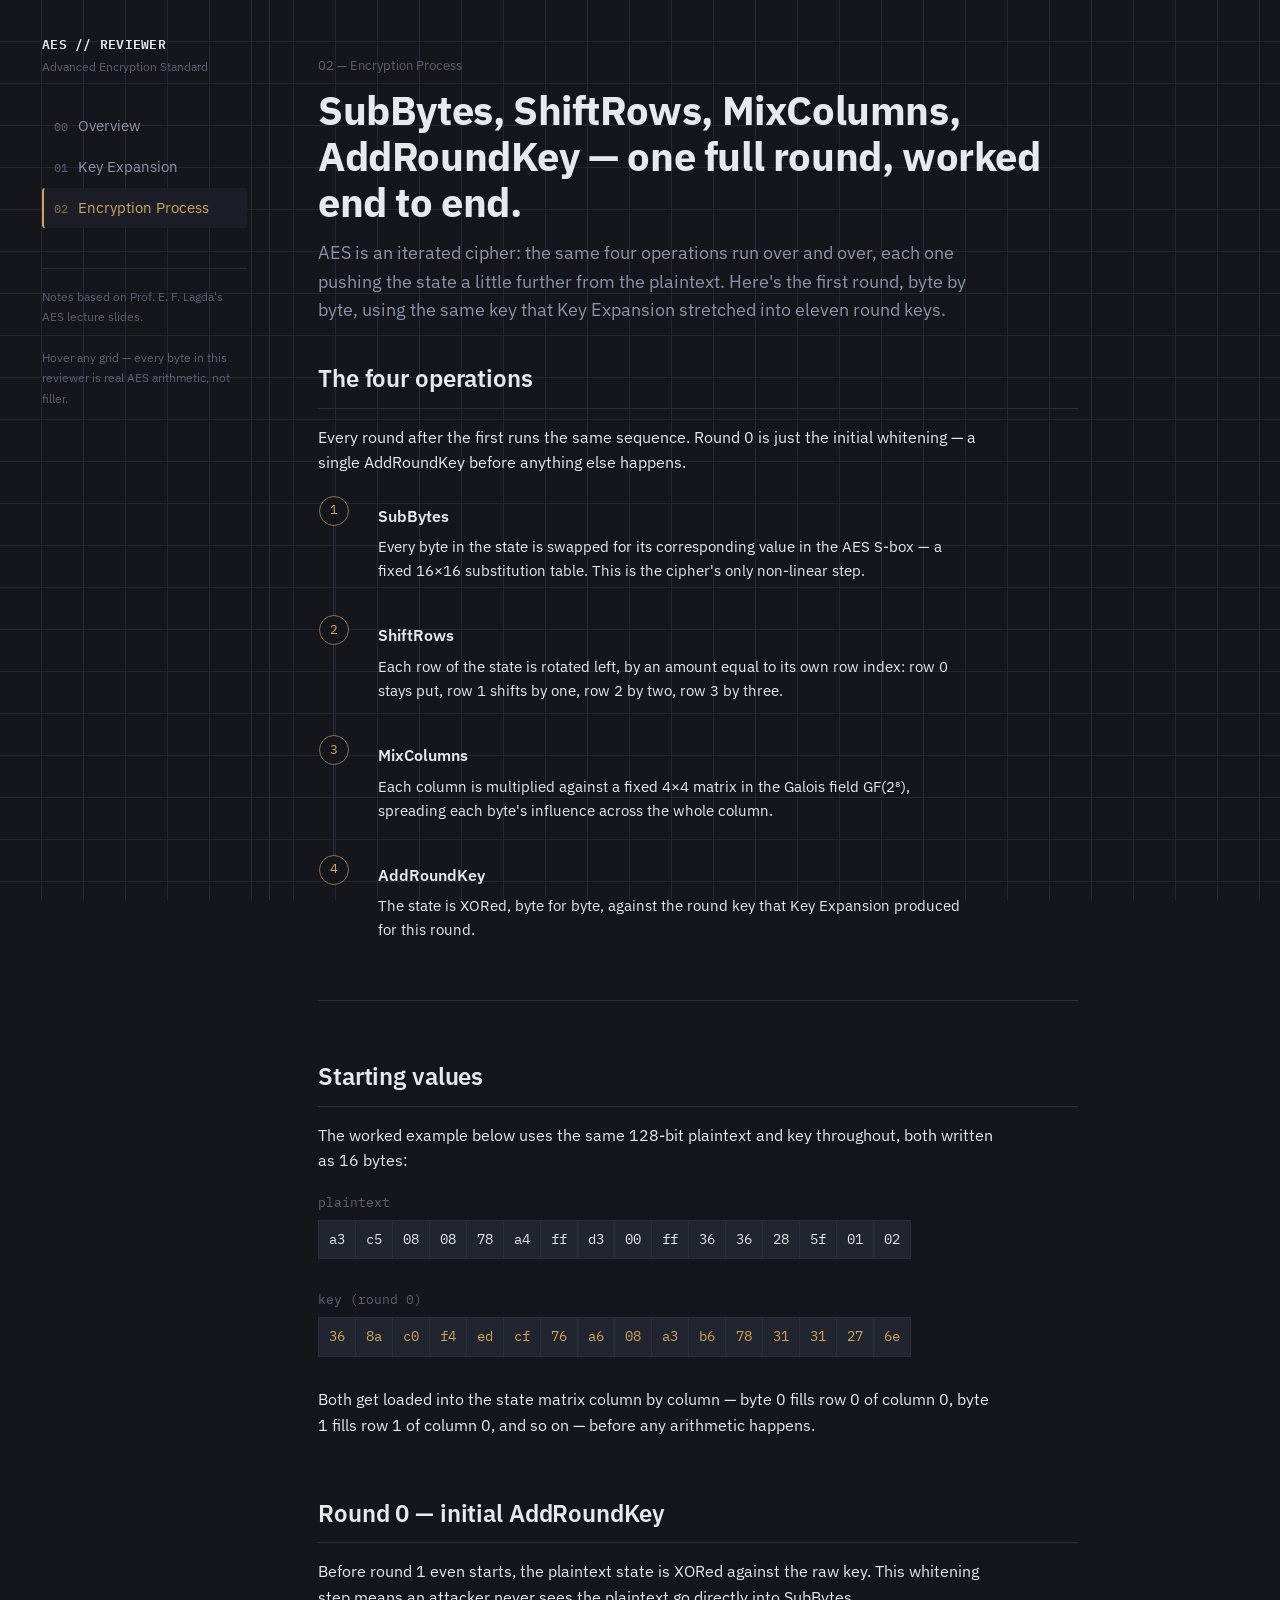
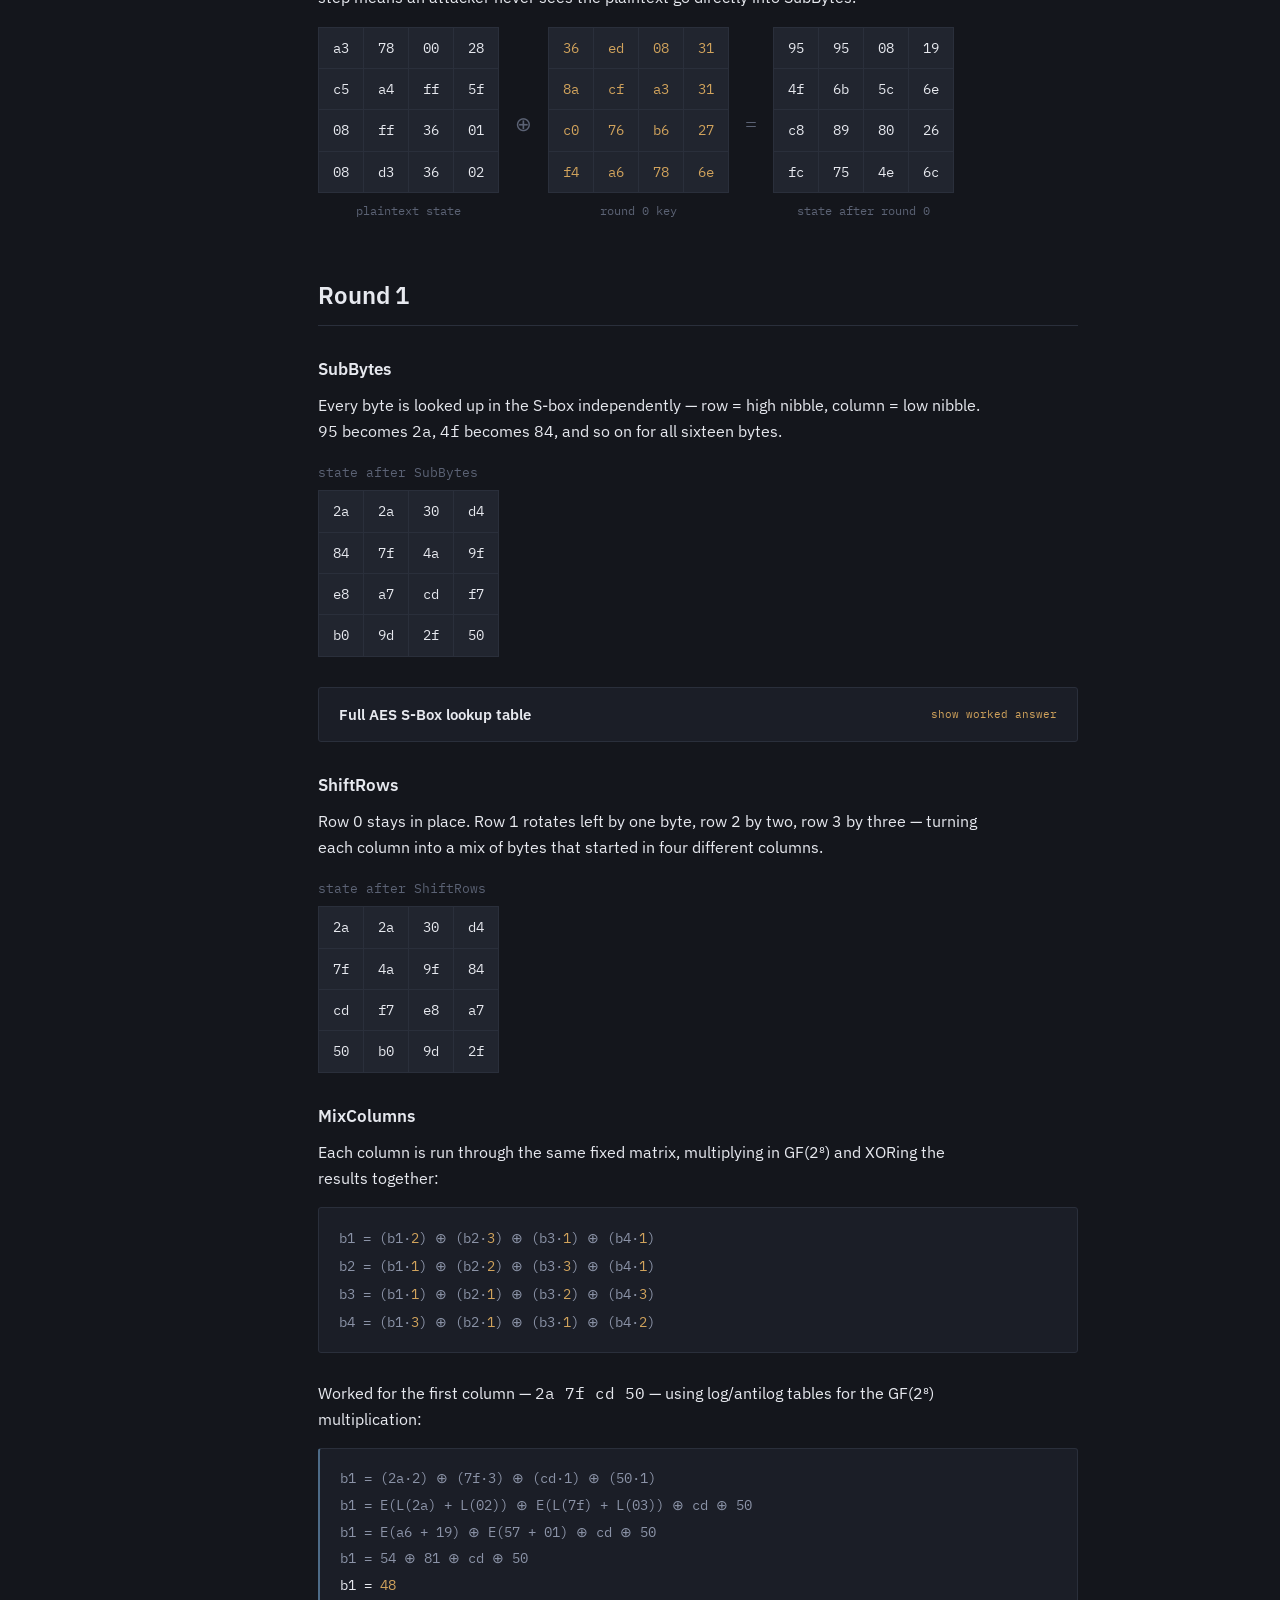
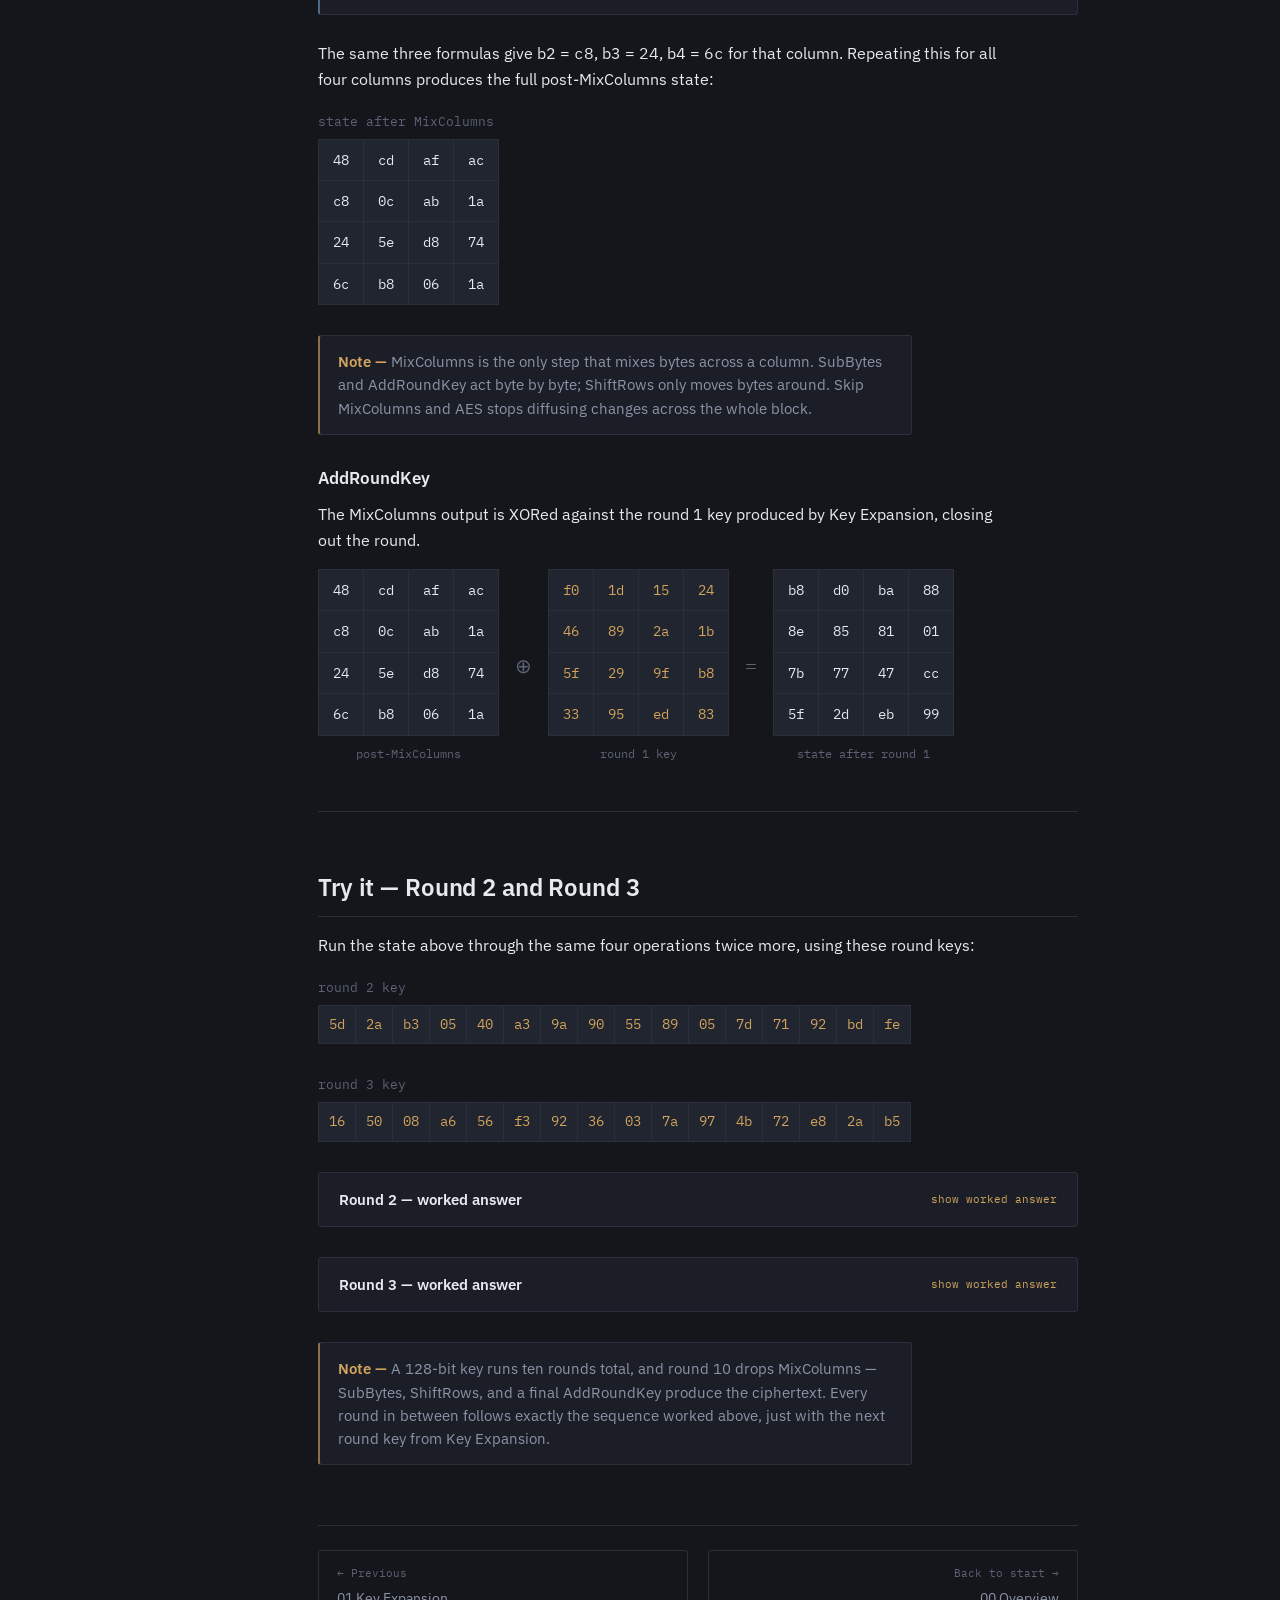
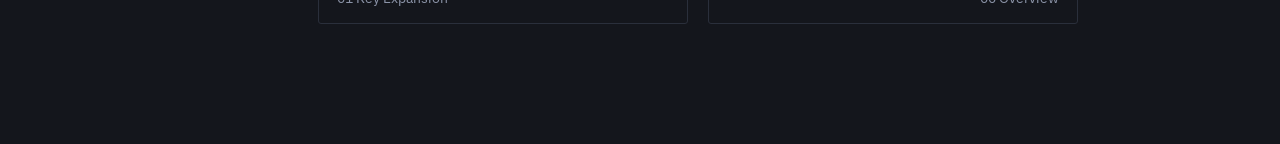
==== encryption-process.html @ fe1de70e "Create encryption-process.html" ====
<!DOCTYPE html>
<html lang="en">
<head>
<meta charset="UTF-8">
<meta name="viewport" content="width=device-width, initial-scale=1.0">
<title>02 Encryption Process — AES Reviewer</title>
<link rel="stylesheet" href="styles.css">
</head>
<body>
<div class="shell">

  <aside class="sidebar">
    <span class="sidebar__mark">AES // REVIEWER</span>
    <span class="sidebar__sub">Advanced Encryption Standard</span>
    <nav>
      <ul>
        <li><a href="index.html"><span class="idx">00</span> Overview</a></li>
        <li><a href="key-expansion.html"><span class="idx">01</span> Key Expansion</a></li>
        <li><a href="encryption-process.html" class="active"><span class="idx">02</span> Encryption Process</a></li>
      </ul>
    </nav>
    <div class="sidebar__foot">
      Notes based on Prof. E. F. Lagda's AES lecture slides.<br><br>
      Hover any grid — every byte in this reviewer is real AES arithmetic, not filler.
    </div>
  </aside>

  <main>
    <div class="prose">

      <p class="eyebrow-plain">02 — Encryption Process</p>
      <h1>SubBytes, ShiftRows, MixColumns, AddRoundKey — one full round, worked end to end.</h1>
      <p class="lede">AES is an iterated cipher: the same four operations run over and over, each one pushing the state a little further from the plaintext. Here's the first round, byte by byte, using the same key that Key Expansion stretched into eleven round keys.</p>

      <h2>The four operations</h2>
      <p>Every round after the first runs the same sequence. Round 0 is just the initial whitening — a single AddRoundKey before anything else happens.</p>

      <div class="steps">
        <div class="step">
          <h4>SubBytes</h4>
          <p>Every byte in the state is swapped for its corresponding value in the AES S-box — a fixed 16×16 substitution table. This is the cipher's only non-linear step.</p>
        </div>
        <div class="step">
          <h4>ShiftRows</h4>
          <p>Each row of the state is rotated left, by an amount equal to its own row index: row 0 stays put, row 1 shifts by one, row 2 by two, row 3 by three.</p>
        </div>
        <div class="step">
          <h4>MixColumns</h4>
          <p>Each column is multiplied against a fixed 4×4 matrix in the Galois field GF(2⁸), spreading each byte's influence across the whole column.</p>
        </div>
        <div class="step">
          <h4>AddRoundKey</h4>
          <p>The state is XORed, byte for byte, against the round key that Key Expansion produced for this round.</p>
        </div>
      </div>

      <hr class="rule">

      <h2>Starting values</h2>
      <p>The worked example below uses the same 128-bit plaintext and key throughout, both written as 16 bytes:</p>

      <div class="grid-block">
        <div class="grid-block__cap">plaintext</div>
        <div class="bytestrip">
          <div class="c">a3</div><div class="c">c5</div><div class="c">08</div><div class="c">08</div>
          <div class="c">78</div><div class="c">a4</div><div class="c">ff</div><div class="c">d3</div>
          <div class="c">00</div><div class="c">ff</div><div class="c">36</div><div class="c">36</div>
          <div class="c">28</div><div class="c">5f</div><div class="c">01</div><div class="c">02</div>
        </div>
      </div>

      <div class="grid-block">
        <div class="grid-block__cap">key (round 0)</div>
        <div class="bytestrip">
          <div class="c g">36</div><div class="c g">8a</div><div class="c g">c0</div><div class="c g">f4</div>
          <div class="c g">ed</div><div class="c g">cf</div><div class="c g">76</div><div class="c g">a6</div>
          <div class="c g">08</div><div class="c g">a3</div><div class="c g">b6</div><div class="c g">78</div>
          <div class="c g">31</div><div class="c g">31</div><div class="c g">27</div><div class="c g">6e</div>
        </div>
      </div>

      <p>Both get loaded into the state matrix column by column — byte 0 fills row 0 of column 0, byte 1 fills row 1 of column 0, and so on — before any arithmetic happens.</p>

      <h2>Round 0 — initial AddRoundKey</h2>
      <p>Before round 1 even starts, the plaintext state is XORed against the raw key. This whitening step means an attacker never sees the plaintext go directly into SubBytes.</p>

      <div class="stage-row">
        <figure>
          <div class="grid4">
            <div class="c">a3</div><div class="c">78</div><div class="c">00</div><div class="c">28</div>
            <div class="c">c5</div><div class="c">a4</div><div class="c">ff</div><div class="c">5f</div>
            <div class="c">08</div><div class="c">ff</div><div class="c">36</div><div class="c">01</div>
            <div class="c">08</div><div class="c">d3</div><div class="c">36</div><div class="c">02</div>
          </div>
          <figcaption>plaintext state</figcaption>
        </figure>
        <span class="op">⊕</span>
        <figure>
          <div class="grid4">
            <div class="c g">36</div><div class="c g">ed</div><div class="c g">08</div><div class="c g">31</div>
            <div class="c g">8a</div><div class="c g">cf</div><div class="c g">a3</div><div class="c g">31</div>
            <div class="c g">c0</div><div class="c g">76</div><div class="c g">b6</div><div class="c g">27</div>
            <div class="c g">f4</div><div class="c g">a6</div><div class="c g">78</div><div class="c g">6e</div>
          </div>
          <figcaption>round 0 key</figcaption>
        </figure>
        <span class="op">=</span>
        <figure>
          <div class="grid4">
            <div class="c">95</div><div class="c">95</div><div class="c">08</div><div class="c">19</div>
            <div class="c">4f</div><div class="c">6b</div><div class="c">5c</div><div class="c">6e</div>
            <div class="c">c8</div><div class="c">89</div><div class="c">80</div><div class="c">26</div>
            <div class="c">fc</div><div class="c">75</div><div class="c">4e</div><div class="c">6c</div>
          </div>
          <figcaption>state after round 0</figcaption>
        </figure>
      </div>

      <h2>Round 1</h2>
      <h3>SubBytes</h3>
      <p>Every byte is looked up in the S-box independently — row = high nibble, column = low nibble. <code>95</code> becomes <code>2a</code>, <code>4f</code> becomes <code>84</code>, and so on for all sixteen bytes.</p>

      <div class="grid-block">
        <div class="grid-block__cap">state after SubBytes</div>
        <div class="grid4">
          <div class="c">2a</div><div class="c">2a</div><div class="c">30</div><div class="c">d4</div>
          <div class="c">84</div><div class="c">7f</div><div class="c">4a</div><div class="c">9f</div>
          <div class="c">e8</div><div class="c">a7</div><div class="c">cd</div><div class="c">f7</div>
          <div class="c">b0</div><div class="c">9d</div><div class="c">2f</div><div class="c">50</div>
        </div>
      </div>

      <details class="practice">
        <summary>Full AES S-Box lookup table</summary>
        <div class="practice-body">
          <div class="tablewrap">
            <table class="hexref">
              <tr><th></th><th>0</th><th>1</th><th>2</th><th>3</th><th>4</th><th>5</th><th>6</th><th>7</th><th>8</th><th>9</th><th>a</th><th>b</th><th>c</th><th>d</th><th>e</th><th>f</th></tr>
              <tr><th>0</th><td>63</td><td>7c</td><td>77</td><td>7b</td><td>f2</td><td>6b</td><td>6f</td><td>c5</td><td>30</td><td>01</td><td>67</td><td>2b</td><td>fe</td><td>d7</td><td>ab</td><td>76</td></tr>
              <tr><th>1</th><td>ca</td><td>82</td><td>c9</td><td>7d</td><td>fa</td><td>59</td><td>47</td><td>f0</td><td>ad</td><td>d4</td><td>a2</td><td>af</td><td>9c</td><td>a4</td><td>72</td><td>c0</td></tr>
              <tr><th>2</th><td>b7</td><td>fd</td><td>93</td><td>26</td><td>36</td><td>3f</td><td>f7</td><td>cc</td><td>34</td><td>a5</td><td>e5</td><td>f1</td><td>71</td><td>d8</td><td>31</td><td>15</td></tr>
              <tr><th>3</th><td>04</td><td>c7</td><td>23</td><td>c3</td><td>18</td><td>96</td><td>05</td><td>9a</td><td>07</td><td>12</td><td>80</td><td>e2</td><td>eb</td><td>27</td><td>b2</td><td>75</td></tr>
              <tr><th>4</th><td>09</td><td>83</td><td>2c</td><td>1a</td><td>1b</td><td>6e</td><td>5a</td><td>a0</td><td>52</td><td>3b</td><td>d6</td><td>b3</td><td>29</td><td>e3</td><td>2f</td><td>84</td></tr>
              <tr><th>5</th><td>53</td><td>d1</td><td>00</td><td>ed</td><td>20</td><td>fc</td><td>b1</td><td>5b</td><td>6a</td><td>cb</td><td>be</td><td>39</td><td>4a</td><td>4c</td><td>58</td><td>cf</td></tr>
              <tr><th>6</th><td>d0</td><td>ef</td><td>aa</td><td>fb</td><td>43</td><td>4d</td><td>33</td><td>85</td><td>45</td><td>f9</td><td>02</td><td>7f</td><td>50</td><td>3c</td><td>9f</td><td>a8</td></tr>
              <tr><th>7</th><td>51</td><td>a3</td><td>40</td><td>8f</td><td>92</td><td>9d</td><td>38</td><td>f5</td><td>bc</td><td>b6</td><td>da</td><td>21</td><td>10</td><td>ff</td><td>f3</td><td>d2</td></tr>
              <tr><th>8</th><td>cd</td><td>0c</td><td>13</td><td>ec</td><td>5f</td><td>97</td><td>44</td><td>17</td><td>c4</td><td>a7</td><td>7e</td><td>3d</td><td>64</td><td>5d</td><td>19</td><td>73</td></tr>
              <tr><th>9</th><td>60</td><td>81</td><td>4f</td><td>dc</td><td>22</td><td>2a</td><td>90</td><td>88</td><td>46</td><td>ee</td><td>b8</td><td>14</td><td>de</td><td>5e</td><td>0b</td><td>db</td></tr>
              <tr><th>a</th><td>e0</td><td>32</td><td>3a</td><td>0a</td><td>49</td><td>06</td><td>24</td><td>5c</td><td>c2</td><td>d3</td><td>ac</td><td>62</td><td>91</td><td>95</td><td>e4</td><td>79</td></tr>
              <tr><th>b</th><td>e7</td><td>c8</td><td>37</td><td>6d</td><td>8d</td><td>d5</td><td>4e</td><td>a9</td><td>6c</td><td>56</td><td>f4</td><td>ea</td><td>65</td><td>7a</td><td>ae</td><td>08</td></tr>
              <tr><th>c</th><td>ba</td><td>78</td><td>25</td><td>2e</td><td>1c</td><td>a6</td><td>b4</td><td>c6</td><td>e8</td><td>dd</td><td>74</td><td>1f</td><td>4b</td><td>bd</td><td>8b</td><td>8a</td></tr>
              <tr><th>d</th><td>70</td><td>3e</td><td>b5</td><td>66</td><td>48</td><td>03</td><td>f6</td><td>0e</td><td>61</td><td>35</td><td>57</td><td>b9</td><td>86</td><td>c1</td><td>1d</td><td>9e</td></tr>
              <tr><th>e</th><td>e1</td><td>f8</td><td>98</td><td>11</td><td>69</td><td>d9</td><td>8e</td><td>94</td><td>9b</td><td>1e</td><td>87</td><td>e9</td><td>ce</td><td>55</td><td>28</td><td>df</td></tr>
              <tr><th>f</th><td>8c</td><td>a1</td><td>89</td><td>0d</td><td>bf</td><td>e6</td><td>42</td><td>68</td><td>41</td><td>99</td><td>2d</td><td>0f</td><td>b0</td><td>54</td><td>bb</td><td>16</td></tr>
            </table>
          </div>
        </div>
      </details>

      <h3>ShiftRows</h3>
      <p>Row 0 stays in place. Row 1 rotates left by one byte, row 2 by two, row 3 by three — turning each column into a mix of bytes that started in four different columns.</p>

      <div class="grid-block">
        <div class="grid-block__cap">state after ShiftRows</div>
        <div class="grid4">
          <div class="c">2a</div><div class="c">2a</div><div class="c">30</div><div class="c">d4</div>
          <div class="c">7f</div><div class="c">4a</div><div class="c">9f</div><div class="c">84</div>
          <div class="c">cd</div><div class="c">f7</div><div class="c">e8</div><div class="c">a7</div>
          <div class="c">50</div><div class="c">b0</div><div class="c">9d</div><div class="c">2f</div>
        </div>
      </div>

      <h3>MixColumns</h3>
      <p>Each column is run through the same fixed matrix, multiplying in GF(2⁸) and XORing the results together:</p>

      <div class="formula-list">
        b1 = (b1·<span class="b">2</span>) ⊕ (b2·<span class="b">3</span>) ⊕ (b3·<span class="b">1</span>) ⊕ (b4·<span class="b">1</span>)<br>
        b2 = (b1·<span class="b">1</span>) ⊕ (b2·<span class="b">2</span>) ⊕ (b3·<span class="b">3</span>) ⊕ (b4·<span class="b">1</span>)<br>
        b3 = (b1·<span class="b">1</span>) ⊕ (b2·<span class="b">1</span>) ⊕ (b3·<span class="b">2</span>) ⊕ (b4·<span class="b">3</span>)<br>
        b4 = (b1·<span class="b">3</span>) ⊕ (b2·<span class="b">1</span>) ⊕ (b3·<span class="b">1</span>) ⊕ (b4·<span class="b">2</span>)
      </div>

      <p>Worked for the first column — <code>2a 7f cd 50</code> — using log/antilog tables for the GF(2⁸) multiplication:</p>

      <div class="workblock">
<span class="l">b1 = (2a·2) ⊕ (7f·3) ⊕ (cd·1) ⊕ (50·1)</span><br>
<span class="l">b1 = E(L(2a) + L(02)) ⊕ E(L(7f) + L(03)) ⊕ cd ⊕ 50</span><br>
<span class="l">b1 = E(a6 + 19) ⊕ E(57 + 01) ⊕ cd ⊕ 50</span><br>
<span class="l">b1 = 54 ⊕ 81 ⊕ cd ⊕ 50</span><br>
b1 = <span class="res">48</span>
      </div>

      <p>The same three formulas give b2 = <code>c8</code>, b3 = <code>24</code>, b4 = <code>6c</code> for that column. Repeating this for all four columns produces the full post-MixColumns state:</p>

      <div class="grid-block">
        <div class="grid-block__cap">state after MixColumns</div>
        <div class="grid4">
          <div class="c">48</div><div class="c">cd</div><div class="c">af</div><div class="c">ac</div>
          <div class="c">c8</div><div class="c">0c</div><div class="c">ab</div><div class="c">1a</div>
          <div class="c">24</div><div class="c">5e</div><div class="c">d8</div><div class="c">74</div>
          <div class="c">6c</div><div class="c">b8</div><div class="c">06</div><div class="c">1a</div>
        </div>
      </div>

      <div class="note">
        <strong>Note —</strong> MixColumns is the only step that mixes bytes across a column. SubBytes and AddRoundKey act byte by byte; ShiftRows only moves bytes around. Skip MixColumns and AES stops diffusing changes across the whole block.
      </div>

      <h3>AddRoundKey</h3>
      <p>The MixColumns output is XORed against the round 1 key produced by Key Expansion, closing out the round.</p>

      <div class="stage-row">
        <figure>
          <div class="grid4">
            <div class="c">48</div><div class="c">cd</div><div class="c">af</div><div class="c">ac</div>
            <div class="c">c8</div><div class="c">0c</div><div class="c">ab</div><div class="c">1a</div>
            <div class="c">24</div><div class="c">5e</div><div class="c">d8</div><div class="c">74</div>
            <div class="c">6c</div><div class="c">b8</div><div class="c">06</div><div class="c">1a</div>
          </div>
          <figcaption>post-MixColumns</figcaption>
        </figure>
        <span class="op">⊕</span>
        <figure>
          <div class="grid4">
            <div class="c g">f0</div><div class="c g">1d</div><div class="c g">15</div><div class="c g">24</div>
            <div class="c g">46</div><div class="c g">89</div><div class="c g">2a</div><div class="c g">1b</div>
            <div class="c g">5f</div><div class="c g">29</div><div class="c g">9f</div><div class="c g">b8</div>
            <div class="c g">33</div><div class="c g">95</div><div class="c g">ed</div><div class="c g">83</div>
          </div>
          <figcaption>round 1 key</figcaption>
        </figure>
        <span class="op">=</span>
        <figure>
          <div class="grid4">
            <div class="c">b8</div><div class="c">d0</div><div class="c">ba</div><div class="c">88</div>
            <div class="c">8e</div><div class="c">85</div><div class="c">81</div><div class="c">01</div>
            <div class="c">7b</div><div class="c">77</div><div class="c">47</div><div class="c">cc</div>
            <div class="c">5f</div><div class="c">2d</div><div class="c">eb</div><div class="c">99</div>
          </div>
          <figcaption>state after round 1</figcaption>
        </figure>
      </div>

      <hr class="rule">

      <h2>Try it — Round 2 and Round 3</h2>
      <p>Run the state above through the same four operations twice more, using these round keys:</p>

      <div class="grid-block">
        <div class="grid-block__cap">round 2 key</div>
        <div class="bytestrip">
          <div class="c g">5d</div><div class="c g">2a</div><div class="c g">b3</div><div class="c g">05</div>
          <div class="c g">40</div><div class="c g">a3</div><div class="c g">9a</div><div class="c g">90</div>
          <div class="c g">55</div><div class="c g">89</div><div class="c g">05</div><div class="c g">7d</div>
          <div class="c g">71</div><div class="c g">92</div><div class="c g">bd</div><div class="c g">fe</div>
        </div>
      </div>

      <div class="grid-block">
        <div class="grid-block__cap">round 3 key</div>
        <div class="bytestrip">
          <div class="c g">16</div><div class="c g">50</div><div class="c g">08</div><div class="c g">a6</div>
          <div class="c g">56</div><div class="c g">f3</div><div class="c g">92</div><div class="c g">36</div>
          <div class="c g">03</div><div class="c g">7a</div><div class="c g">97</div><div class="c g">4b</div>
          <div class="c g">72</div><div class="c g">e8</div><div class="c g">2a</div><div class="c g">b5</div>
        </div>
      </div>

      <details class="practice">
        <summary>Round 2 — worked answer</summary>
        <div class="practice-body">
          <p>SubBytes on the round 1 output, then ShiftRows:</p>
          <div class="stage-row">
            <figure>
              <div class="grid4">
                <div class="c">6c</div><div class="c">70</div><div class="c">f4</div><div class="c">c4</div>
                <div class="c">19</div><div class="c">97</div><div class="c">0c</div><div class="c">7c</div>
                <div class="c">21</div><div class="c">f5</div><div class="c">a0</div><div class="c">4b</div>
                <div class="c">cf</div><div class="c">d8</div><div class="c">e9</div><div class="c">ee</div>
              </div>
              <figcaption>after SubBytes</figcaption>
            </figure>
            <figure>
              <div class="grid4">
                <div class="c">6c</div><div class="c">70</div><div class="c">f4</div><div class="c">c4</div>
                <div class="c">97</div><div class="c">0c</div><div class="c">7c</div><div class="c">19</div>
                <div class="c">a0</div><div class="c">4b</div><div class="c">21</div><div class="c">f5</div>
                <div class="c">ee</div><div class="c">cf</div><div class="c">d8</div><div class="c">e9</div>
              </div>
              <figcaption>after ShiftRows</figcaption>
            </figure>
          </div>
          <p>MixColumns, then AddRoundKey with the round 2 key:</p>
          <div class="stage-row">
            <figure>
              <div class="grid4">
                <div class="c">34</div><div class="c">70</div><div class="c">8e</div><div class="c">a4</div>
                <div class="c">4c</div><div class="c">7a</div><div class="c">b7</div><div class="c">1b</div>
                <div class="c">89</div><div class="c">a0</div><div class="c">b9</div><div class="c">0c</div>
                <div class="c">44</div><div class="c">52</div><div class="c">f1</div><div class="c">72</div>
              </div>
              <figcaption>after MixColumns</figcaption>
            </figure>
            <span class="op">⊕ key</span>
            <span class="op">=</span>
            <figure>
              <div class="grid4">
                <div class="c">69</div><div class="c">30</div><div class="c">db</div><div class="c">d5</div>
                <div class="c">66</div><div class="c">d9</div><div class="c">3e</div><div class="c">89</div>
                <div class="c">3a</div><div class="c">3a</div><div class="c">bc</div><div class="c">b1</div>
                <div class="c">41</div><div class="c">c2</div><div class="c">8c</div><div class="c">8c</div>
              </div>
              <figcaption>state after round 2</figcaption>
            </figure>
          </div>
        </div>
      </details>

      <details class="practice">
        <summary>Round 3 — worked answer</summary>
        <div class="practice-body">
          <p>SubBytes on the round 2 output, then ShiftRows:</p>
          <div class="stage-row">
            <figure>
              <div class="grid4">
                <div class="c">f9</div><div class="c">04</div><div class="c">b9</div><div class="c">03</div>
                <div class="c">33</div><div class="c">35</div><div class="c">b2</div><div class="c">a7</div>
                <div class="c">80</div><div class="c">80</div><div class="c">65</div><div class="c">c8</div>
                <div class="c">83</div><div class="c">25</div><div class="c">64</div><div class="c">64</div>
              </div>
              <figcaption>after SubBytes</figcaption>
            </figure>
            <figure>
              <div class="grid4">
                <div class="c">f9</div><div class="c">04</div><div class="c">b9</div><div class="c">03</div>
                <div class="c">35</div><div class="c">b2</div><div class="c">a7</div><div class="c">33</div>
                <div class="c">65</div><div class="c">c8</div><div class="c">80</div><div class="c">80</div>
                <div class="c">64</div><div class="c">83</div><div class="c">25</div><div class="c">64</div>
              </div>
              <figcaption>after ShiftRows</figcaption>
            </figure>
          </div>
          <p>MixColumns, then AddRoundKey with the round 3 key:</p>
          <div class="stage-row">
            <figure>
              <div class="grid4">
                <div class="c">b7</div><div class="c">8e</div><div class="c">3e</div><div class="c">b7</div>
                <div class="c">58</div><div class="c">bb</div><div class="c">52</div><div class="c">9a</div>
                <div class="c">aa</div><div class="c">a3</div><div class="c">6a</div><div class="c">87</div>
                <div class="c">88</div><div class="c">6b</div><div class="c">bd</div><div class="c">7e</div>
              </div>
              <figcaption>after MixColumns</figcaption>
            </figure>
            <span class="op">⊕ key</span>
            <span class="op">=</span>
            <figure>
              <div class="grid4">
                <div class="c">a1</div><div class="c">d8</div><div class="c">3d</div><div class="c">c5</div>
                <div class="c">08</div><div class="c">48</div><div class="c">28</div><div class="c">72</div>
                <div class="c">a2</div><div class="c">31</div><div class="c">fd</div><div class="c">ad</div>
                <div class="c">2e</div><div class="c">5d</div><div class="c">f6</div><div class="c">cb</div>
              </div>
              <figcaption>state after round 3</figcaption>
            </figure>
          </div>
        </div>
      </details>

      <div class="note">
        <strong>Note —</strong> A 128-bit key runs ten rounds total, and round 10 drops MixColumns — SubBytes, ShiftRows, and a final AddRoundKey produce the ciphertext. Every round in between follows exactly the sequence worked above, just with the next round key from Key Expansion.
      </div>

      <div class="page-nav">
        <a href="key-expansion.html" class="prev"><span class="lbl">← Previous</span>01 Key Expansion</a>
        <a href="index.html" class="next"><span class="lbl">Back to start →</span>00 Overview</a>
      </div>

    </div>
  </main>
</div>
</body>
</html>
---- styles.css ----
/* ============================================================
   AES Reviewer — shared stylesheet
   Theme: dark "cipher register" — treats byte grids as the
   literal visual subject matter instead of decoration.
   ============================================================ */

@import url('https://fonts.googleapis.com/css2?family=IBM+Plex+Sans:wght@400;500;600;700&family=IBM+Plex+Mono:wght@400;500;600;700&display=swap');

:root{
  --bg: #14161c;
  --surface: #1b1e27;
  --surface-2: #21252f;
  --border: #2a2f3b;
  --border-soft: #232732;
  --text: #e7e9ef;
  --text-dim: #8b93a7;
  --text-faint: #5b6274;
  --gold: #d1a35c;
  --gold-dim: #8a7248;
  --blue: #7ea3c9;
  --blue-dim: #4d6b87;
  --red: #c97b6a;
  --radius: 3px;
  --content-width: 760px;
  --sidebar-width: 250px;
}

*, *::before, *::after{ box-sizing: border-box; }

html{ scroll-behavior: smooth; }

body{
  margin: 0;
  background: var(--bg);
  color: var(--text);
  font-family: 'IBM Plex Sans', system-ui, sans-serif;
  font-size: 16px;
  line-height: 1.6;
  -webkit-font-smoothing: antialiased;
}

/* Subtle graph-paper texture on the base background */
body{
  background-image:
    linear-gradient(var(--border-soft) 1px, transparent 1px),
    linear-gradient(90deg, var(--border-soft) 1px, transparent 1px);
  background-size: 42px 42px;
  background-position: -1px -1px;
  background-attachment: fixed;
}

a{ color: var(--gold); text-decoration: none; }
a:hover{ text-decoration: underline; }
a:focus-visible, button:focus-visible, summary:focus-visible{
  outline: 2px solid var(--gold);
  outline-offset: 3px;
}

code, .mono{ font-family: 'IBM Plex Mono', monospace; }

/* ---------- layout shell ---------- */

.shell{
  display: flex;
  min-height: 100vh;
  max-width: 1240px;
  margin: 0 auto;
}

.sidebar{
  flex: 0 0 var(--sidebar-width);
  padding: 34px 22px;
  border-right: 1px solid var(--border);
  position: sticky;
  top: 0;
  align-self: flex-start;
  height: 100vh;
  overflow-y: auto;
}

.sidebar__mark{
  display: block;
  font-family: 'IBM Plex Mono', monospace;
  font-weight: 600;
  font-size: 13px;
  letter-spacing: 0.02em;
  color: var(--text);
  margin-bottom: 2px;
}
.sidebar__sub{
  display: block;
  font-size: 12px;
  color: var(--text-faint);
  margin-bottom: 30px;
}

.sidebar nav ul{
  list-style: none;
  margin: 0;
  padding: 0;
}
.sidebar nav li{ margin-bottom: 2px; }
.sidebar nav a{
  display: flex;
  align-items: baseline;
  gap: 10px;
  color: var(--text-dim);
  font-size: 14.5px;
  padding: 8px 10px;
  border-radius: var(--radius);
  border-left: 2px solid transparent;
}
.sidebar nav a .idx{
  font-family: 'IBM Plex Mono', monospace;
  font-size: 12px;
  color: var(--text-faint);
}
.sidebar nav a:hover{
  color: var(--text);
  text-decoration: none;
  background: var(--surface);
}
.sidebar nav a.active{
  color: var(--gold);
  border-left-color: var(--gold);
  background: var(--surface);
}
.sidebar nav a.active .idx{ color: var(--gold-dim); }

.sidebar__foot{
  margin-top: 40px;
  padding-top: 18px;
  border-top: 1px solid var(--border);
  font-size: 12px;
  color: var(--text-faint);
  line-height: 1.7;
}

main{
  flex: 1;
  min-width: 0;
  padding: 56px 48px 120px;
}

.prose{ max-width: var(--content-width); }
.wide{ max-width: 100%; }

/* ---------- typography ---------- */

.eyebrow-plain{
  font-size: 13px;
  color: var(--text-faint);
  margin: 0 0 10px;
}

h1{
  font-size: clamp(28px, 4vw, 40px);
  line-height: 1.15;
  margin: 0 0 14px;
  font-weight: 700;
  letter-spacing: -0.01em;
}
h2{
  font-size: 24px;
  margin: 56px 0 16px;
  font-weight: 600;
  letter-spacing: -0.005em;
  padding-bottom: 10px;
  border-bottom: 1px solid var(--border);
}
h2:first-of-type{ margin-top: 8px; }
h3{
  font-size: 17px;
  margin: 30px 0 10px;
  font-weight: 600;
  color: var(--text);
}
p{ margin: 0 0 16px; color: var(--text); max-width: 68ch; }
.lede{
  font-size: 18px;
  color: var(--text-dim);
  max-width: 62ch;
  margin-bottom: 34px;
}
ul.plain, ol.plain{ padding-left: 22px; margin: 0 0 16px; max-width: 66ch; }
ul.plain li, ol.plain li{ margin-bottom: 8px; }
strong{ color: var(--text); font-weight: 600; }
.dim{ color: var(--text-dim); }

hr.rule{
  border: none;
  border-top: 1px solid var(--border);
  margin: 48px 0;
}

/* ---------- home hero ---------- */

.hero{
  display: grid;
  grid-template-columns: 1.1fr 0.9fr;
  gap: 48px;
  align-items: center;
  padding: 10px 0 20px;
}
@media (max-width: 900px){
  .hero{ grid-template-columns: 1fr; }
}

.hero h1{ margin-bottom: 18px; }

.hero-grid{
  border: 1px solid var(--border);
  background: var(--surface);
  padding: 20px;
  border-radius: var(--radius);
}
.hero-grid__label{
  font-family: 'IBM Plex Mono', monospace;
  font-size: 12px;
  color: var(--text-faint);
  margin-bottom: 12px;
}
.state16{
  display: grid;
  grid-template-columns: repeat(4, 1fr);
  gap: 1px;
  background: var(--border);
  border: 1px solid var(--border);
}
.state16 .cell{
  background: var(--surface-2);
  font-family: 'IBM Plex Mono', monospace;
  font-size: 15px;
  color: var(--gold);
  text-align: center;
  padding: 14px 0;
  transition: background 0.15s ease, color 0.15s ease;
}
.state16 .cell:hover{ background: var(--gold-dim); color: var(--bg); }

.module-cards{
  display: grid;
  grid-template-columns: 1fr 1fr;
  gap: 18px;
  margin-top: 10px;
}
@media (max-width: 640px){ .module-cards{ grid-template-columns: 1fr; } }

.mcard{
  display: block;
  border: 1px solid var(--border);
  padding: 22px;
  border-radius: var(--radius);
  color: var(--text);
}
.mcard:hover{
  text-decoration: none;
  border-color: var(--gold-dim);
  background: var(--surface);
}
.mcard__num{
  font-family: 'IBM Plex Mono', monospace;
  font-size: 12px;
  color: var(--gold);
  margin-bottom: 10px;
}
.mcard__title{ font-size: 19px; font-weight: 600; margin-bottom: 8px; }
.mcard__desc{ font-size: 14px; color: var(--text-dim); margin-bottom: 0; }

.fact-row{
  display: flex;
  flex-wrap: wrap;
  gap: 28px;
  margin: 34px 0 10px;
  padding: 20px 0;
  border-top: 1px solid var(--border);
  border-bottom: 1px solid var(--border);
}
.fact{ min-width: 130px; }
.fact__num{
  font-family: 'IBM Plex Mono', monospace;
  font-size: 22px;
  color: var(--gold);
}
.fact__label{ font-size: 12.5px; color: var(--text-faint); margin-top: 2px; }

/* ---------- step sequence ---------- */

.steps{ counter-reset: step; margin: 20px 0 8px; max-width: 66ch; }
.step{
  position: relative;
  padding: 4px 0 26px 44px;
  border-left: 1px solid var(--border);
  margin-left: 15px;
}
.step:last-child{ border-left-color: transparent; padding-bottom: 4px; }
.step::before{
  counter-increment: step;
  content: counter(step);
  position: absolute;
  left: -15px;
  top: 0;
  width: 30px;
  height: 30px;
  border-radius: 50%;
  border: 1px solid var(--gold-dim);
  background: var(--bg);
  color: var(--gold);
  font-family: 'IBM Plex Mono', monospace;
  font-size: 13px;
  display: flex;
  align-items: center;
  justify-content: center;
}
.step h4{
  margin: 4px 0 6px;
  font-size: 16px;
  font-weight: 600;
  color: var(--text);
}
.step p{ margin-bottom: 6px; font-size: 15px; }

/* ---------- byte grid / state matrix ---------- */

.grid-block{
  margin: 18px 0 30px;
}
.grid-block__cap{
  font-family: 'IBM Plex Mono', monospace;
  font-size: 12.5px;
  color: var(--text-faint);
  margin-bottom: 8px;
}
.grid4{
  display: inline-grid;
  grid-template-columns: repeat(4, 44px);
  gap: 1px;
  background: var(--border);
  border: 1px solid var(--border);
  vertical-align: middle;
}
.grid4.grid4--word{ grid-template-columns: 44px; }
.grid4 .c{
  background: var(--surface-2);
  font-family: 'IBM Plex Mono', monospace;
  font-size: 14px;
  text-align: center;
  padding: 9px 0;
  color: var(--text);
}
.grid4 .c.g{ color: var(--gold); }
.grid4 .c.b{ color: var(--blue); }
.grid4 .c.r{ color: var(--red); }

.stage-row{
  display: flex;
  flex-wrap: wrap;
  align-items: center;
  gap: 16px;
  margin: 6px 0 28px;
}
.stage-row .op{
  font-family: 'IBM Plex Mono', monospace;
  color: var(--text-faint);
  font-size: 20px;
}
.stage-row figure{ margin: 0; }
.stage-row figcaption{
  font-family: 'IBM Plex Mono', monospace;
  font-size: 12px;
  color: var(--text-faint);
  margin-top: 8px;
  text-align: center;
}

/* horizontal 16-byte strip, used for plaintext/key/output lines */
.bytestrip{
  display: flex;
  flex-wrap: wrap;
  gap: 1px;
  background: var(--border);
  border: 1px solid var(--border);
  width: max-content;
  max-width: 100%;
}
.bytestrip .c{
  background: var(--surface-2);
  font-family: 'IBM Plex Mono', monospace;
  font-size: 13.5px;
  padding: 8px 10px;
  color: var(--text);
}
.bytestrip .c.g{ color: var(--gold); }

/* ---------- worked-math block ---------- */

.workblock{
  background: var(--surface);
  border: 1px solid var(--border);
  border-left: 2px solid var(--blue-dim);
  padding: 16px 20px;
  border-radius: var(--radius);
  margin: 14px 0 26px;
  font-family: 'IBM Plex Mono', monospace;
  font-size: 14px;
  line-height: 1.9;
  overflow-x: auto;
}
.workblock .l{ color: var(--text-dim); }
.workblock .res{ color: var(--gold); }

/* ---------- s-box / rcon tables ---------- */

.tablewrap{
  overflow-x: auto;
  margin: 10px 0 30px;
  border: 1px solid var(--border);
  border-radius: var(--radius);
}
table.hexref{
  border-collapse: collapse;
  font-family: 'IBM Plex Mono', monospace;
  font-size: 12.5px;
  width: 100%;
}
table.hexref th, table.hexref td{
  padding: 7px 9px;
  text-align: center;
  border-bottom: 1px solid var(--border-soft);
  border-right: 1px solid var(--border-soft);
  white-space: nowrap;
}
table.hexref th{
  background: var(--surface-2);
  color: var(--text-faint);
  font-weight: 500;
}
table.hexref td{ background: var(--surface); color: var(--text); }
table.hexref tr td:first-child, table.hexref tr th:first-child{
  background: var(--surface-2);
  color: var(--text-faint);
  font-weight: 500;
}
table.hexref td:last-child, table.hexref th:last-child{ border-right: none; }

/* ---------- callouts ---------- */

.note{
  border: 1px solid var(--border);
  border-left: 2px solid var(--gold-dim);
  background: var(--surface);
  padding: 14px 18px;
  border-radius: var(--radius);
  margin: 20px 0 28px;
  font-size: 14.5px;
  color: var(--text-dim);
  max-width: 66ch;
}
.note strong{ color: var(--gold); }

/* ---------- practice / reveal ---------- */

details.practice{
  border: 1px solid var(--border);
  border-radius: var(--radius);
  margin: 20px 0 30px;
  background: var(--surface);
}
details.practice summary{
  cursor: pointer;
  padding: 15px 20px;
  font-weight: 600;
  font-size: 14.5px;
  color: var(--text);
  list-style: none;
  display: flex;
  align-items: center;
  justify-content: space-between;
}
details.practice summary::-webkit-details-marker{ display: none; }
details.practice summary::after{
  content: "show worked answer";
  font-family: 'IBM Plex Mono', monospace;
  font-size: 11px;
  color: var(--gold);
  font-weight: 400;
  text-transform: none;
}
details.practice[open] summary::after{ content: "hide worked answer"; }
details.practice .practice-body{
  padding: 4px 20px 22px;
  border-top: 1px solid var(--border);
}

/* ---------- formula list ---------- */

.formula-list{
  font-family: 'IBM Plex Mono', monospace;
  font-size: 14px;
  background: var(--surface);
  border: 1px solid var(--border);
  border-radius: var(--radius);
  padding: 16px 20px;
  margin: 14px 0 28px;
  line-height: 2;
  color: var(--text-dim);
  overflow-x: auto;
}
.formula-list .b{ color: var(--gold); }

/* ---------- footer nav between pages ---------- */

.page-nav{
  display: flex;
  justify-content: space-between;
  gap: 20px;
  margin-top: 60px;
  padding-top: 24px;
  border-top: 1px solid var(--border);
}
.page-nav a{
  border: 1px solid var(--border);
  padding: 14px 18px;
  border-radius: var(--radius);
  color: var(--text-dim);
  font-size: 14px;
  flex: 1;
}
.page-nav a:hover{ border-color: var(--gold-dim); color: var(--text); text-decoration: none; }
.page-nav a.next{ text-align: right; }
.page-nav a span.lbl{
  display: block;
  font-family: 'IBM Plex Mono', monospace;
  font-size: 11px;
  color: var(--text-faint);
  margin-bottom: 4px;
}

/* ---------- mobile ---------- */

@media (max-width: 860px){
  .shell{ flex-direction: column; }
  .sidebar{
    position: relative;
    height: auto;
    width: 100%;
    border-right: none;
    border-bottom: 1px solid var(--border);
    padding: 22px 20px;
  }
  .sidebar nav ul{ display: flex; flex-wrap: wrap; gap: 4px; }
  .sidebar__foot{ display: none; }
  main{ padding: 36px 20px 80px; }
  .grid4{ grid-template-columns: repeat(4, 38px); }
  .grid4 .c{ font-size: 12.5px; padding: 7px 0; }
}

@media (prefers-reduced-motion: reduce){
  html{ scroll-behavior: auto; }
  *{ transition: none !important; }
}
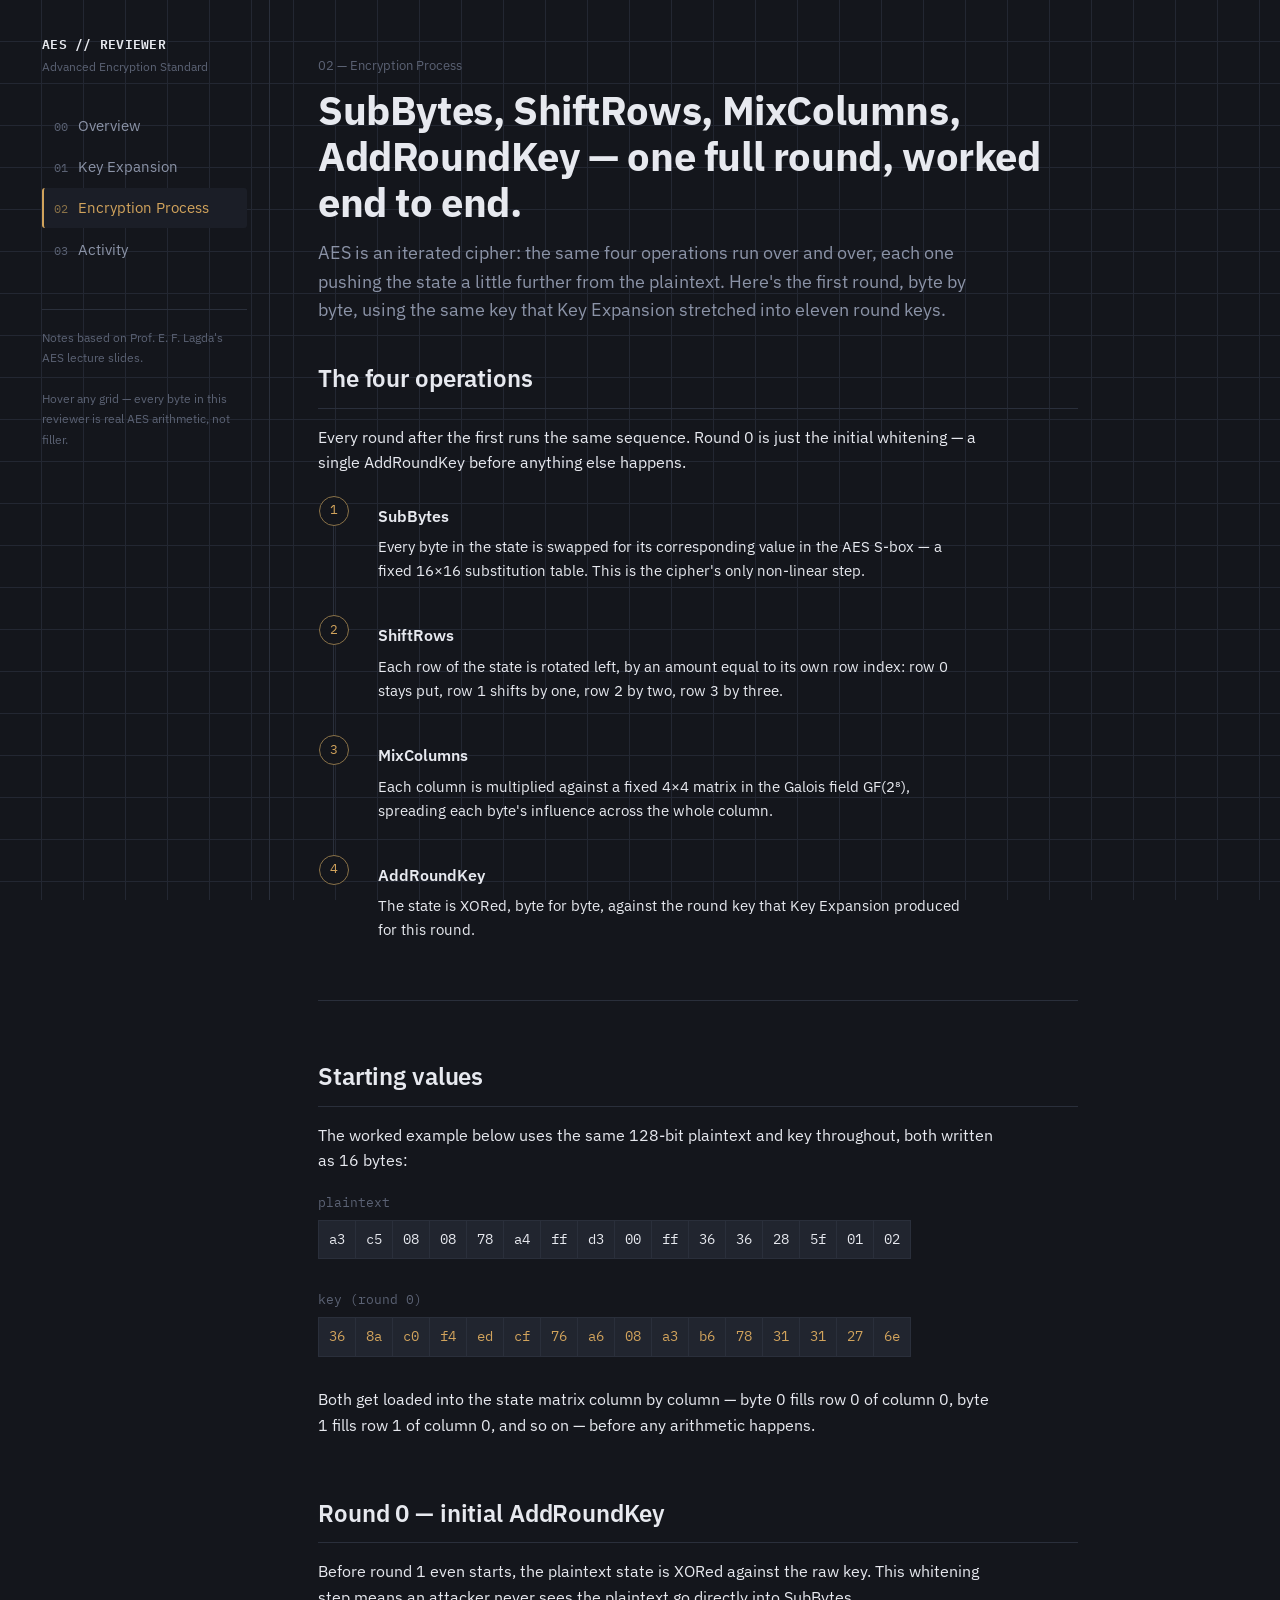
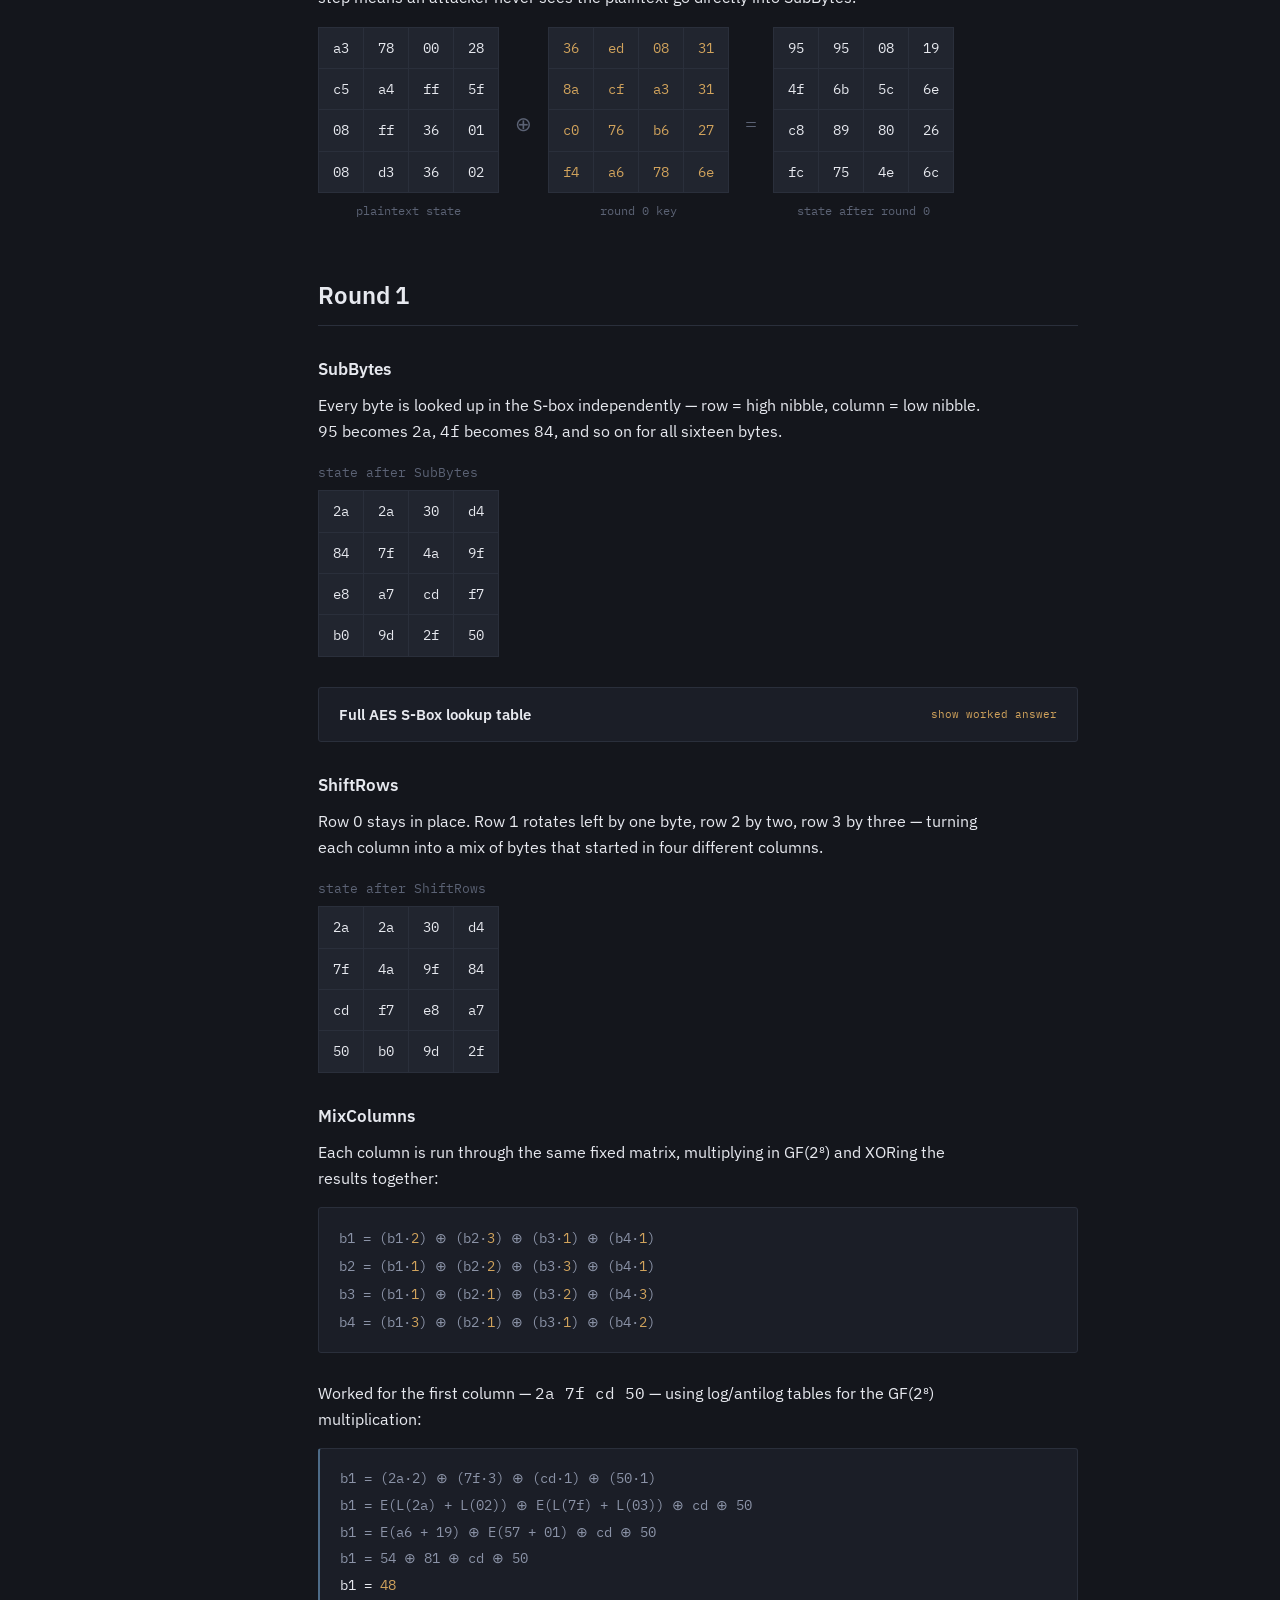
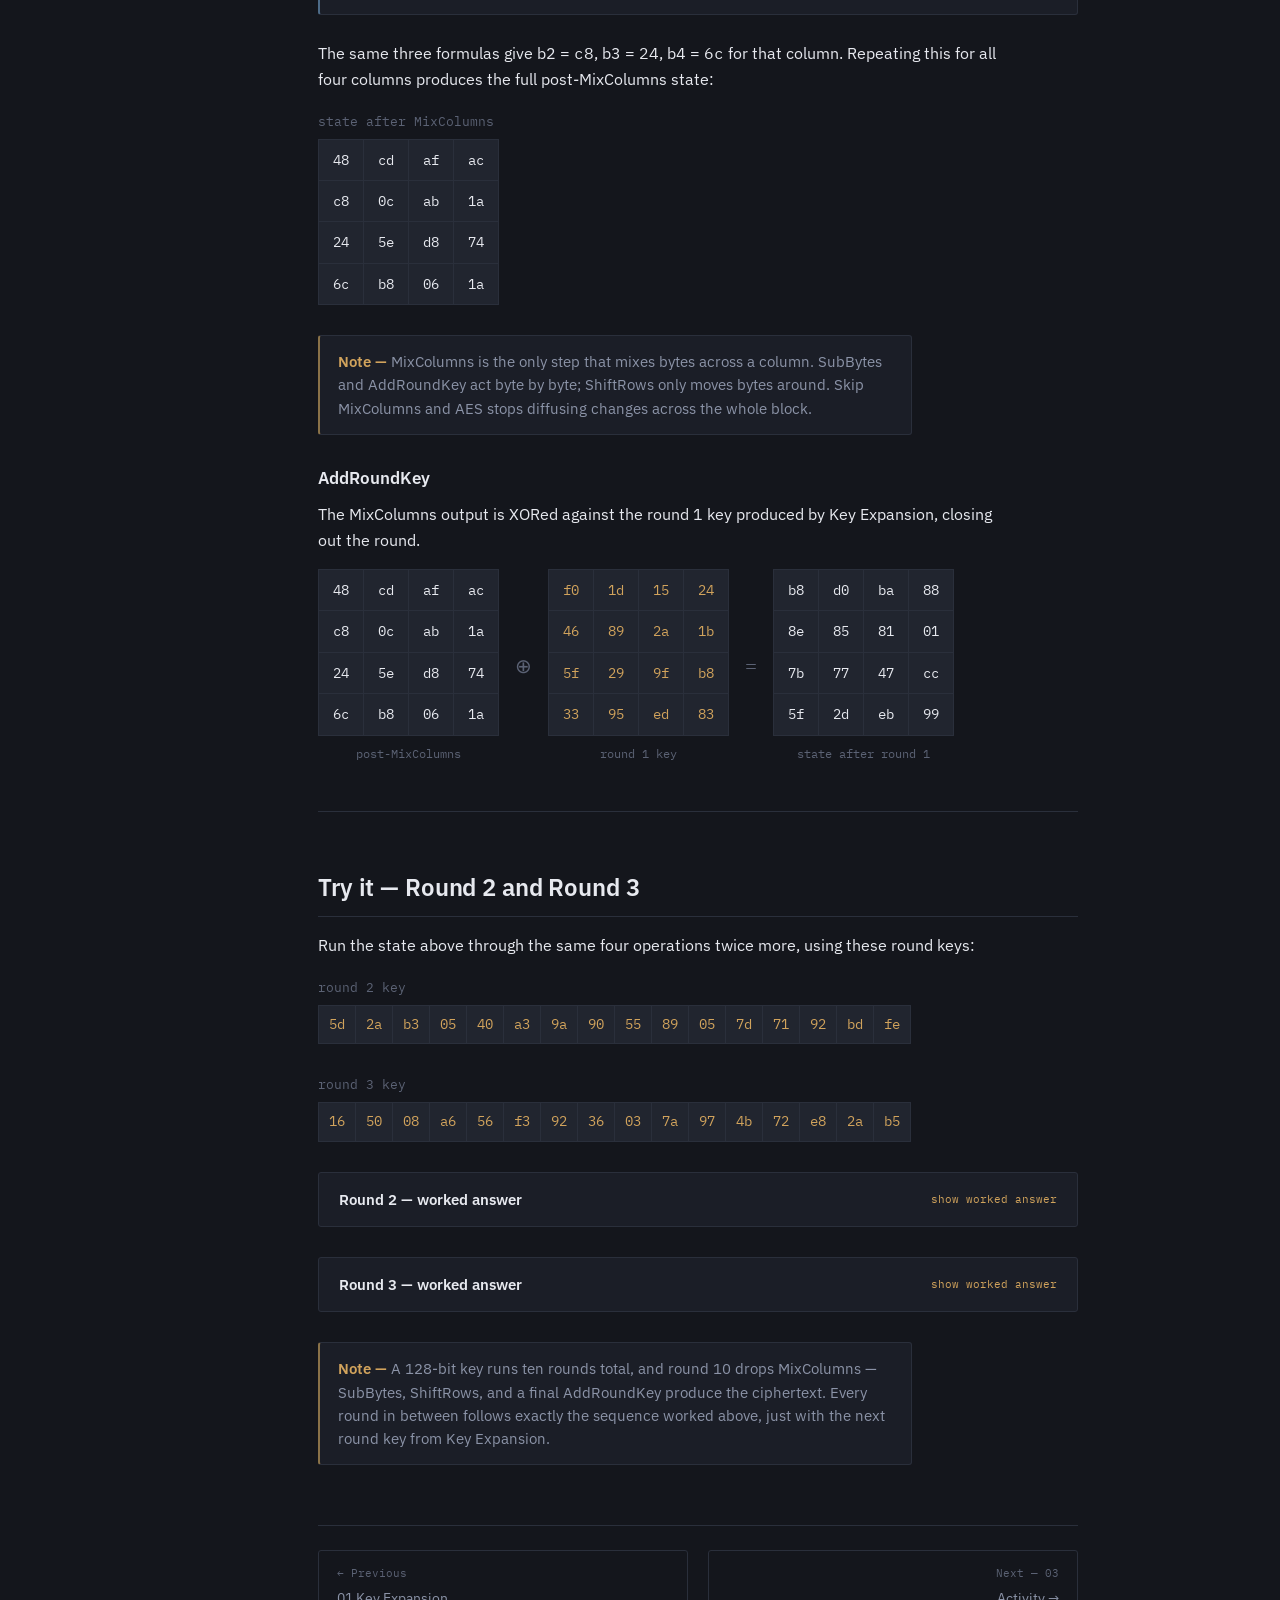
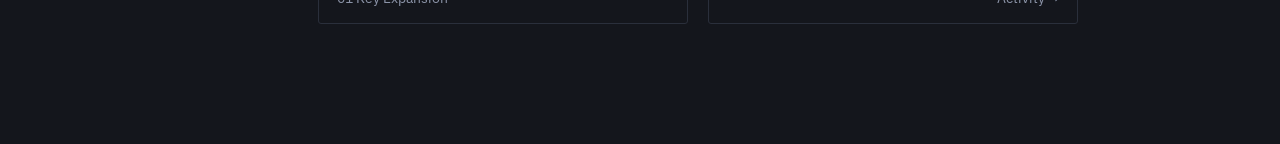
==== commit 873fdb23: "Update encryption-process.html" ====
--- a/encryption-process.html
+++ b/encryption-process.html
@@ -17,6 +17,7 @@
         <li><a href="index.html"><span class="idx">00</span> Overview</a></li>
         <li><a href="key-expansion.html"><span class="idx">01</span> Key Expansion</a></li>
         <li><a href="encryption-process.html" class="active"><span class="idx">02</span> Encryption Process</a></li>
+        <li><a href="activity.html"><span class="idx">03</span> Activity</a></li>
       </ul>
     </nav>
     <div class="sidebar__foot">
@@ -372,7 +373,7 @@
 
       <div class="page-nav">
         <a href="key-expansion.html" class="prev"><span class="lbl">← Previous</span>01 Key Expansion</a>
-        <a href="index.html" class="next"><span class="lbl">Back to start →</span>00 Overview</a>
+        <a href="activity.html" class="next"><span class="lbl">Next — 03</span>Activity →</a>
       </div>
 
     </div>
